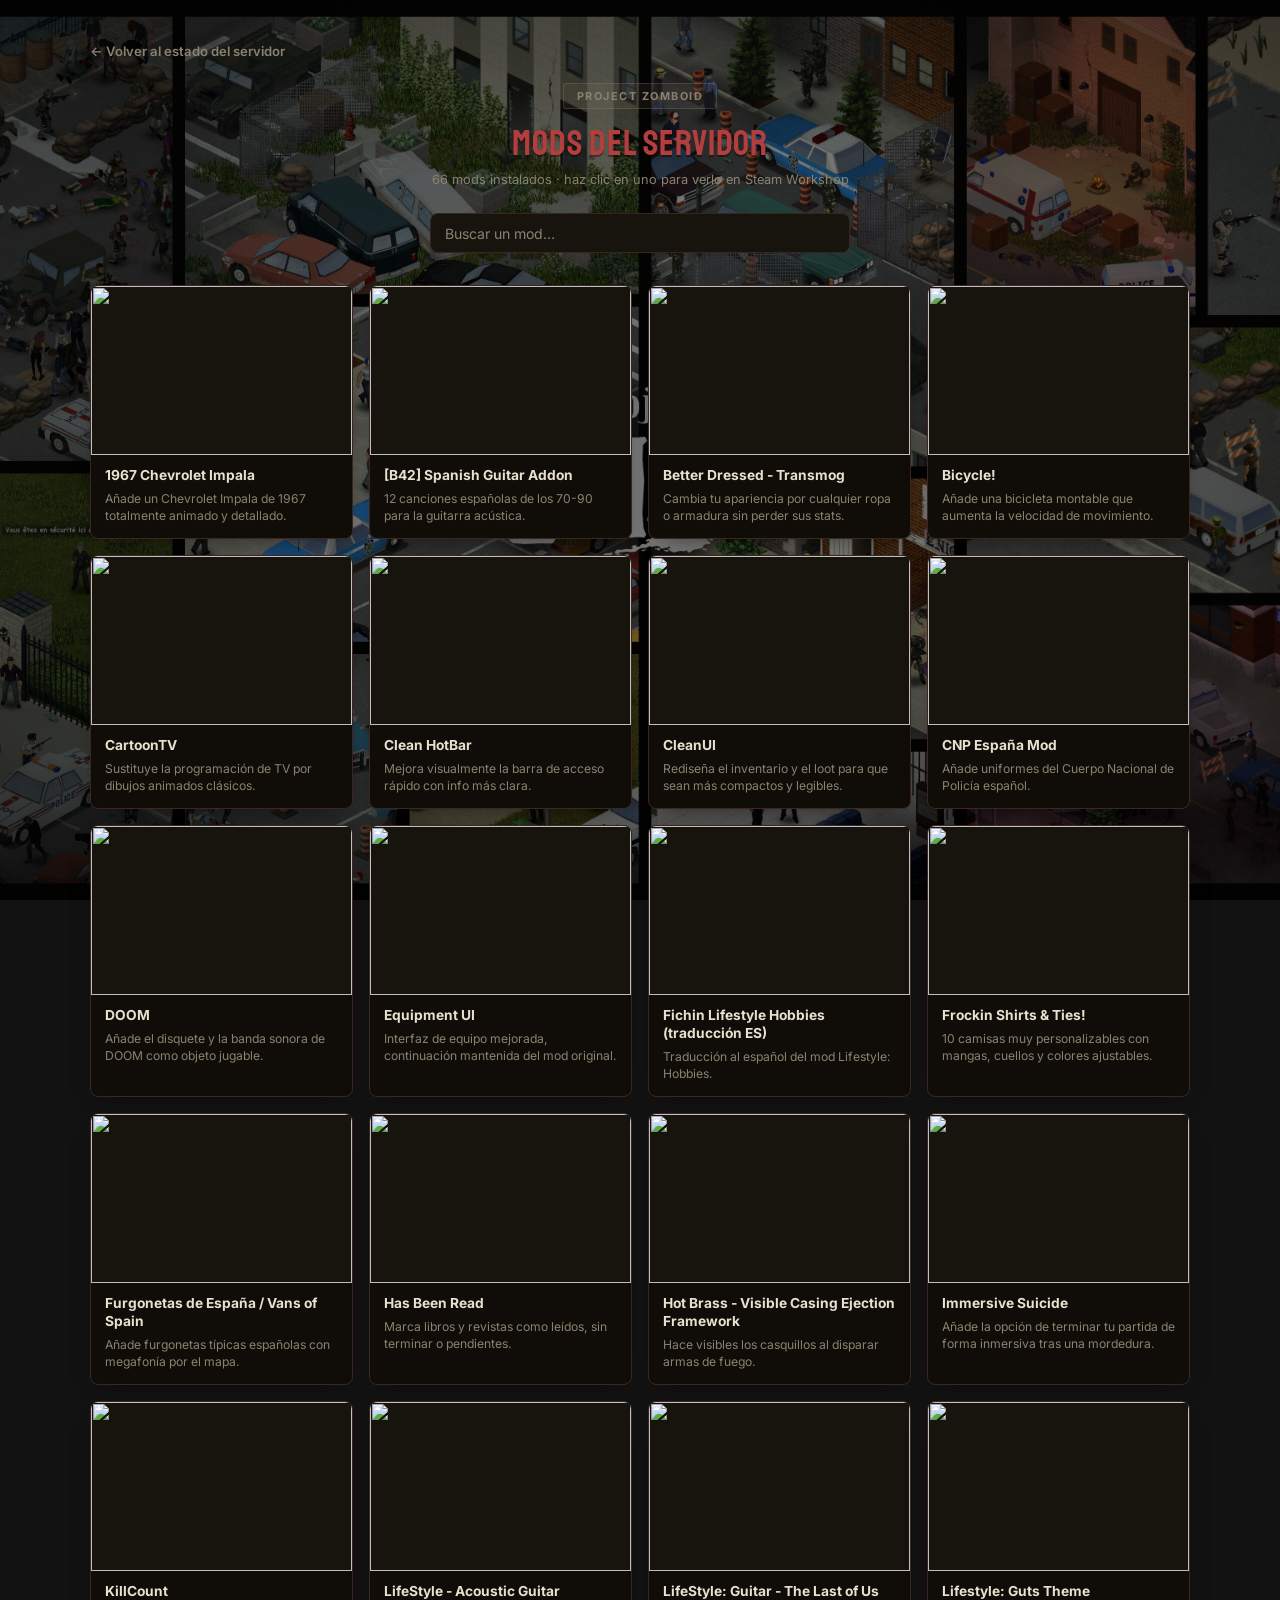
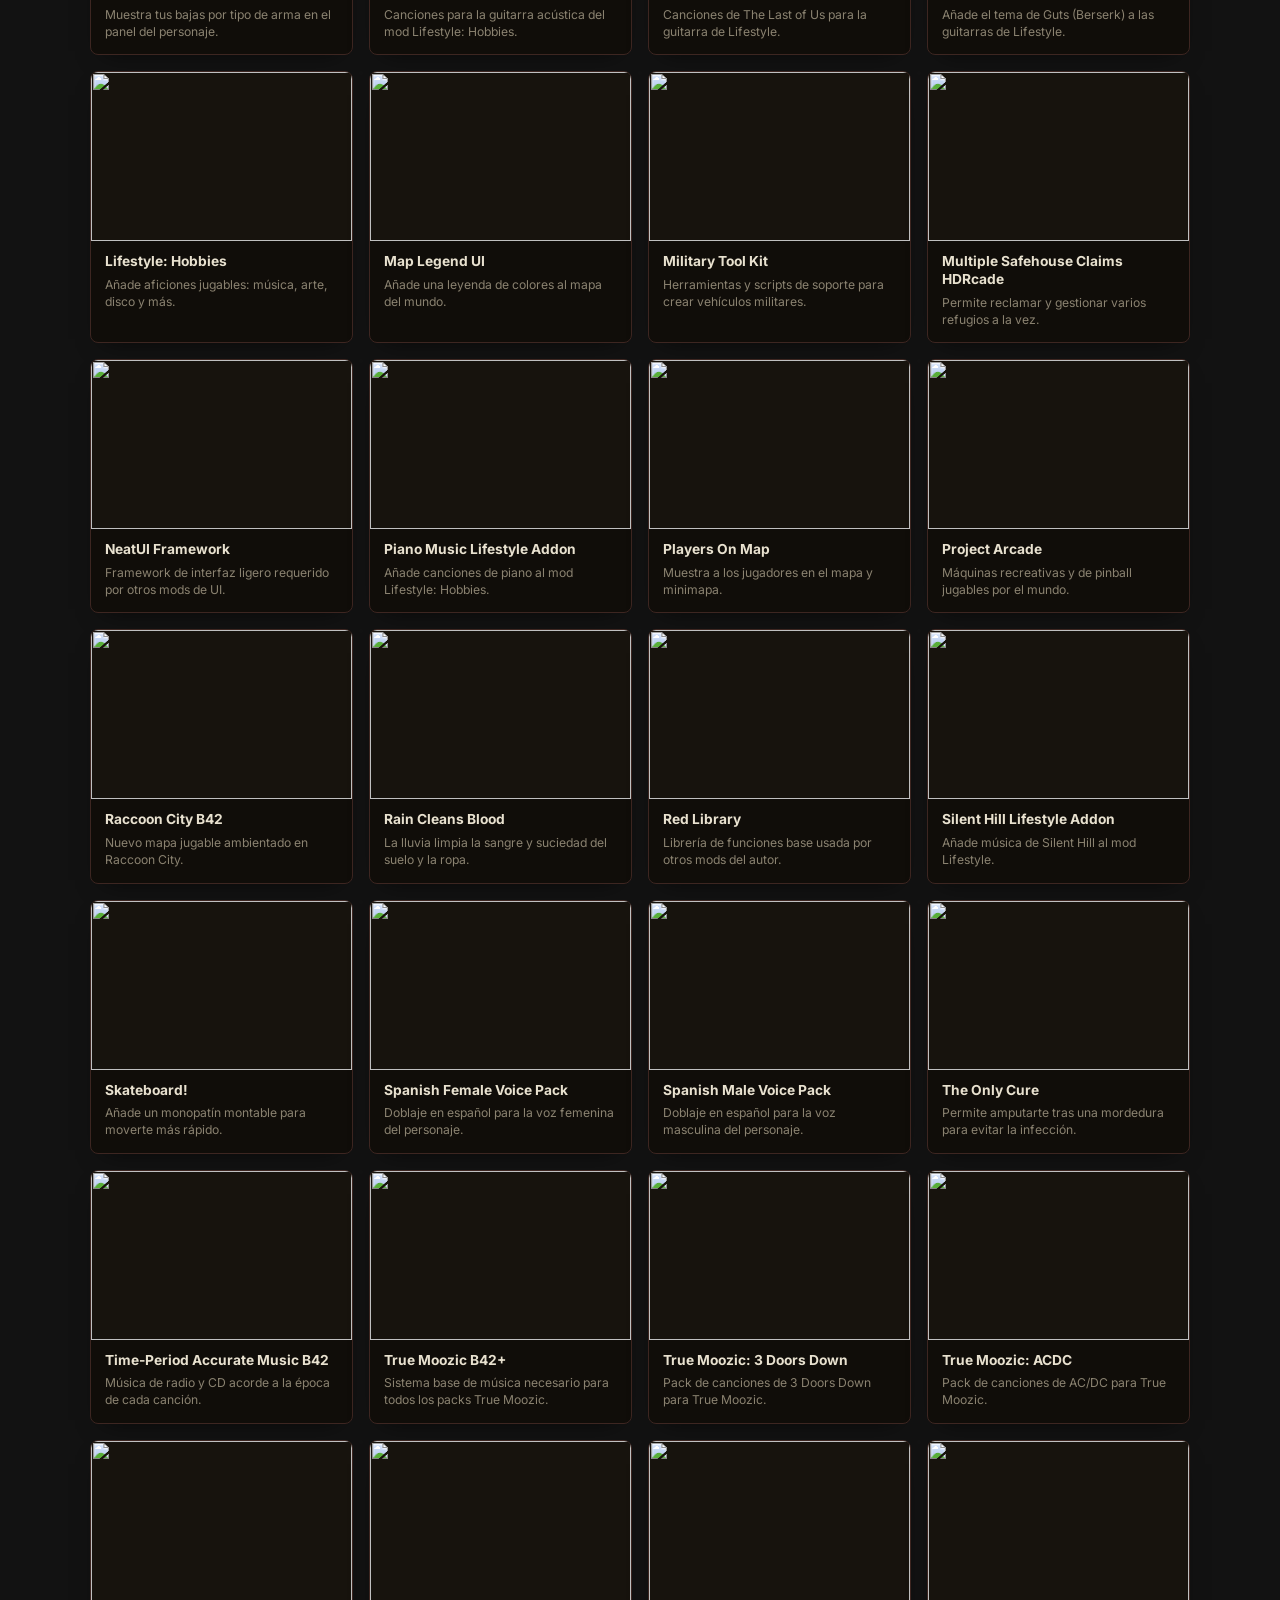
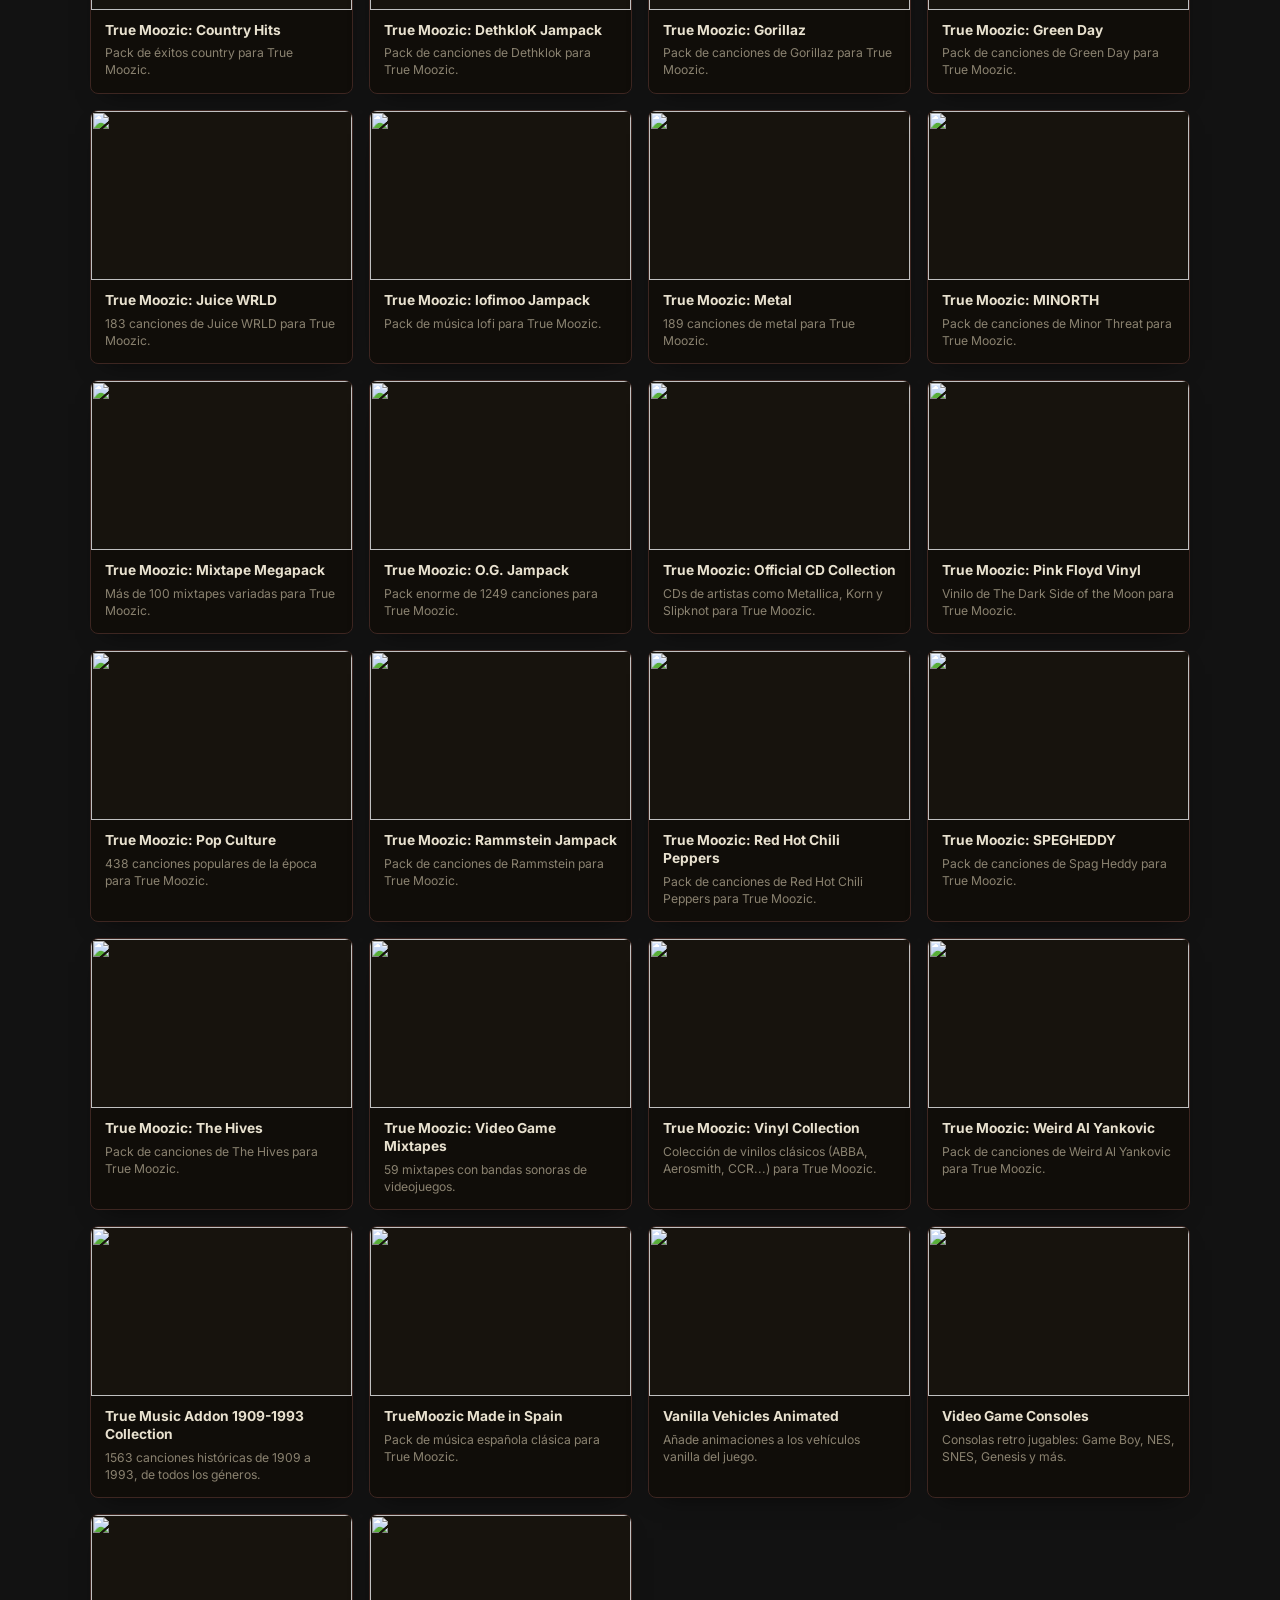
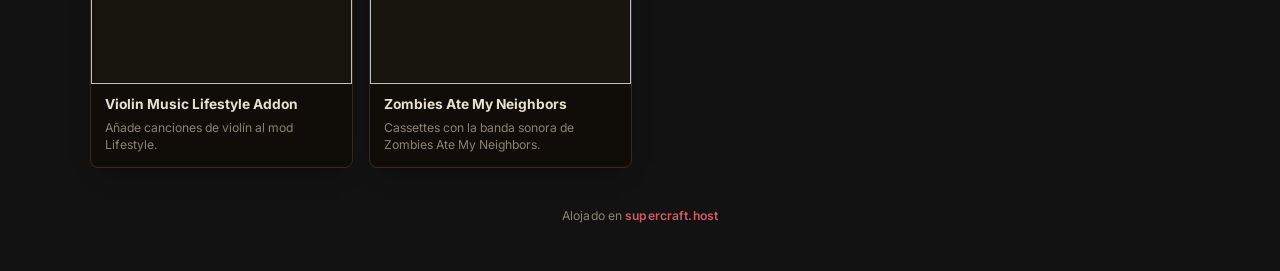
==== mods.html @ 2cca96c6 "Añadir página de overview de mods con imagen y descripción La lista de mods en la tarjeta principal " ====
<!doctype html>
<html lang="es">
<head>
<meta charset="utf-8">
<meta name="viewport" content="width=device-width, initial-scale=1">
<title>Mods - Server Poxillo</title>
<meta name="description" content="Lista completa de mods instalados en Server Poxillo, el servidor de Project Zomboid: imagen, nombre y descripción de cada uno.">
<meta name="robots" content="index, follow">
<link rel="canonical" href="https://pz-server-status.netlify.app/mods.html">

<meta property="og:title" content="Mods - Server Poxillo">
<meta property="og:description" content="Lista completa de mods instalados en Server Poxillo, el servidor de Project Zomboid.">
<meta property="og:type" content="website">
<meta property="og:url" content="https://pz-server-status.netlify.app/mods.html">
<meta property="og:image" content="https://pz-server-status.netlify.app/spiffo.png">
<meta property="og:locale" content="es_ES">
<meta property="og:site_name" content="Server Poxillo">

<link rel="icon" type="image/png" href="/spiffo.png">
<link rel="preconnect" href="https://fonts.googleapis.com">
<link rel="preconnect" href="https://fonts.gstatic.com" crossorigin>
<link href="https://fonts.googleapis.com/css2?family=Staatliches&family=Inter:wght@400;500;600;700&display=swap" rel="stylesheet">
<link rel="stylesheet" href="/styles.css">
<link rel="stylesheet" href="/mods.css">
</head>
<body class="mods-body">
  <div class="mods-page">
    <a class="back-link" href="/">← Volver al estado del servidor</a>

    <div class="mods-header">
      <span class="badge">Project Zomboid</span>
      <h1>Mods del servidor</h1>
      <p class="desc" id="modsCount">Cargando lista de mods…</p>
    </div>

    <input class="mods-search" type="search" id="modsSearch" placeholder="Buscar un mod…" aria-label="Buscar un mod">

    <div class="mods-grid" id="modsGrid"></div>
    <p class="mods-empty" id="modsEmpty" hidden>Ningún mod coincide con tu búsqueda.</p>

    <footer>Alojado en <a href="https://supercraft.host" target="_blank" rel="noopener">supercraft.host</a></footer>
  </div>

<script src="/data.js"></script>
<script src="/mods.js"></script>
</body>
</html>
---- styles.css ----
:root {
  color-scheme: dark;
  --bg-0: #050504;
  --bg-1: #0d0906;
  --panel: #100d09;
  --panel-border: #3d2621;
  --inner: #17130d;
  --inner-border: #3a241f;
  --rust: #6e2020;
  --rust-bright: #b23e3e;
  --accent: #d15b5b;
  --sickly: #5c7a3a;
  --sickly-bright: #8fb356;
  --red: #ec6b6b;
  --text: #e8e1cf;
  --muted: #8a8270;
  --tag-bg: #1e1a12;
  --tag-text: #c9c0a0;
  --discord: #5865f2;
  --shadow: 0 24px 60px -20px rgba(0, 0, 0, 0.9), 0 4px 12px rgba(0, 0, 0, 0.6);
}
* { box-sizing: border-box; }
a:focus-visible,
button:focus-visible,
summary:focus-visible {
  outline: 2px solid var(--accent);
  outline-offset: 2px;
  border-radius: 4px;
}
body {
  margin: 0;
  min-height: 100vh;
  display: flex;
  align-items: center;
  justify-content: center;
  padding: 2rem 1.25rem;
  font-family: "Inter", -apple-system, "Segoe UI", Roboto, Helvetica, Arial, sans-serif;
  color: var(--text);
  background:
    radial-gradient(ellipse 1100px 700px at 50% 45%, transparent 40%, rgba(0, 0, 0, 0.45) 80%),
    linear-gradient(rgba(5, 5, 4, 0.55), rgba(5, 5, 4, 0.55)),
    url("/bg.jpg");
  background-repeat: no-repeat, no-repeat, no-repeat;
  background-position: center, center, center;
  background-size: cover, cover, cover;
  background-attachment: fixed;
  position: relative;
  overflow-x: hidden;
}
body::before {
  content: "";
  position: fixed;
  inset: 0;
  pointer-events: none;
  background-image: radial-gradient(rgba(233, 230, 216, 0.035) 1px, transparent 1px);
  background-size: 3px 3px;
  mix-blend-mode: overlay;
}
.card {
  position: relative;
  width: min(440px, 100%);
  padding: 2.25rem 2rem 1.85rem;
  background: var(--panel);
  border: 1px solid var(--panel-border);
  border-radius: 6px;
  box-shadow: var(--shadow);
  text-align: center;
}
.card::before {
  content: "";
  position: absolute;
  inset: 0;
  border-radius: 6px;
  padding: 1px;
  background: linear-gradient(135deg, rgba(224, 112, 63, 0.35), transparent 40%, transparent 60%, rgba(156, 196, 95, 0.25));
  -webkit-mask: linear-gradient(#fff 0 0) content-box, linear-gradient(#fff 0 0);
  -webkit-mask-composite: xor;
  mask-composite: exclude;
  pointer-events: none;
}
.badge {
  display: inline-flex;
  align-items: center;
  font-size: 0.68rem;
  font-weight: 700;
  letter-spacing: 0.14em;
  text-transform: uppercase;
  color: var(--muted);
  background: rgba(148, 141, 120, 0.1);
  border: 1px solid rgba(148, 141, 120, 0.25);
  padding: 0.32rem 0.8rem;
  border-radius: 3px;
  margin-bottom: 1.1rem;
}
h1 {
  font-family: "Staatliches", "Inter", sans-serif;
  font-size: 2.4rem;
  line-height: 1;
  font-weight: 400;
  letter-spacing: 0.03em;
  text-transform: uppercase;
  margin: 0 0 0.4rem;
  color: var(--rust-bright);
  text-shadow: 0 2px 0 rgba(0, 0, 0, 0.4);
}
.subtitle {
  font-size: 0.88rem;
  color: var(--muted);
  margin: 0 0 0.6rem;
  letter-spacing: 0.01em;
}
.desc {
  font-size: 0.8rem;
  color: var(--muted);
  margin: 0 0 1.5rem;
  line-height: 1.5;
}

.status-panel {
  background: var(--inner);
  border: 1px solid var(--inner-border);
  border-radius: 8px;
  padding: 1.1rem 1.2rem 1.25rem;
  text-align: left;
  box-shadow: 0 10px 28px -10px rgba(0, 0, 0, 0.6);
}
.status-panel-header {
  display: flex;
  align-items: center;
  justify-content: space-between;
  gap: 0.75rem;
  margin-bottom: 0.9rem;
}
.server-name {
  font-size: 1.02rem;
  font-weight: 700;
  color: var(--text);
}
.pill {
  display: inline-flex;
  align-items: center;
  gap: 0.35rem;
  font-size: 0.72rem;
  font-weight: 700;
  letter-spacing: 0.04em;
  padding: 0.22rem 0.6rem;
  border-radius: 999px;
  white-space: nowrap;
}
.pill::before {
  content: "";
  width: 6px;
  height: 6px;
  border-radius: 50%;
}
.pill.online { color: var(--sickly-bright); background: rgba(156, 196, 95, 0.14); }
.pill.online::before { background: var(--sickly-bright); box-shadow: 0 0 6px 1px var(--sickly-bright); }
.pill.offline { color: var(--red); background: rgba(224, 90, 90, 0.14); }
.pill.offline::before { background: var(--red); }
.pill.checking { color: var(--muted); background: rgba(148, 141, 120, 0.12); }
.pill.checking::before { background: var(--muted); }

.info-row {
  display: grid;
  grid-template-columns: 1fr 1fr;
  gap: 0.75rem;
  margin-bottom: 0.9rem;
}
.info-label {
  font-size: 0.68rem;
  font-weight: 700;
  letter-spacing: 0.08em;
  text-transform: uppercase;
  color: var(--muted);
  margin-bottom: 0.2rem;
}
.info-value {
  font-size: 0.92rem;
  font-weight: 700;
  color: var(--text);
  word-break: break-word;
}
.info-value.mono {
  font-family: ui-monospace, "SFMono-Regular", Consolas, monospace;
  font-size: 0.82rem;
}
.address-row {
  display: flex;
  align-items: center;
  gap: 0.4rem;
  flex-wrap: wrap;
}
.copy-btn {
  font-family: inherit;
  font-size: 0.66rem;
  font-weight: 700;
  letter-spacing: 0.04em;
  text-transform: uppercase;
  color: var(--tag-text);
  background: var(--tag-bg);
  border: 1px solid var(--inner-border);
  border-radius: 4px;
  padding: 0.18rem 0.45rem;
  cursor: pointer;
  transition: filter 0.15s ease;
}
.copy-btn:hover { filter: brightness(1.2); }
.copy-btn.copied { color: var(--sickly-bright); border-color: rgba(156, 196, 95, 0.4); }

.player-list {
  list-style: none;
  margin: 0.6rem 0 0;
  padding: 0.7rem 0 0;
  border-top: 1px solid var(--inner-border);
  display: flex;
  flex-direction: column;
  gap: 0.35rem;
}
.player-list li {
  font-size: 0.85rem;
  color: var(--text);
  display: flex;
  align-items: center;
  gap: 0.45rem;
}
.player-list li::before {
  content: "";
  width: 6px;
  height: 6px;
  border-radius: 50%;
  background: var(--sickly-bright);
  flex: 0 0 auto;
}
.player-empty {
  font-size: 0.8rem;
  color: var(--muted);
  margin: 0.6rem 0 0;
  padding-top: 0.7rem;
  border-top: 1px solid var(--inner-border);
}

.tags {
  display: flex;
  flex-wrap: wrap;
  gap: 0.4rem;
  margin-top: 1rem;
}
.tag {
  font-size: 0.68rem;
  font-weight: 700;
  letter-spacing: 0.04em;
  text-transform: uppercase;
  color: var(--tag-text);
  background: var(--tag-bg);
  padding: 0.25rem 0.55rem;
  border-radius: 4px;
}

.details-grid {
  margin-top: 1rem;
  padding-top: 0.9rem;
  border-top: 1px solid var(--inner-border);
  display: grid;
  grid-template-columns: 1fr 1fr;
  gap: 0.7rem;
}
.details-grid .info-label { margin-bottom: 0.15rem; }
.details-grid .info-value { font-size: 0.85rem; font-weight: 600; }

.rules {
  margin-top: 1.25rem;
  text-align: left;
}
.rules summary {
  cursor: pointer;
  font-size: 0.78rem;
  font-weight: 700;
  letter-spacing: 0.05em;
  text-transform: uppercase;
  color: var(--muted);
  list-style: none;
  display: flex;
  align-items: center;
  gap: 0.4rem;
}
.rules summary::-webkit-details-marker { display: none; }
.rules summary::before {
  content: "▸";
  transition: transform 0.15s ease;
  color: var(--muted);
}
.rules[open] summary::before { transform: rotate(90deg); }
.rules summary:hover { color: var(--text); }
.rules-body {
  margin: 0.7rem 0 0;
  padding: 0.9rem 1rem;
  background: var(--inner);
  border: 1px solid var(--inner-border);
  border-radius: 8px;
  font-size: 0.82rem;
  color: var(--text);
  line-height: 1.55;
}
.rules-body ul { margin: 0; padding-left: 1.1rem; }
.rules-body li { margin-bottom: 0.35rem; }
.rules-body li:last-child { margin-bottom: 0; }
.rules-body ul.roster {
  list-style: none;
  padding-left: 0;
  display: flex;
  flex-wrap: wrap;
  gap: 0.35rem;
}
.rules-body ul.roster li {
  margin-bottom: 0;
  font-size: 0.76rem;
  font-weight: 600;
  background: var(--tag-bg);
  padding: 0.2rem 0.5rem;
  border-radius: 4px;
}
.rules-body code {
  background: var(--tag-bg);
  padding: 0.08rem 0.35rem;
  border-radius: 3px;
  font-family: ui-monospace, "SFMono-Regular", Consolas, monospace;
}
.config-group + .config-group {
  margin-top: 1rem;
  padding-top: 0.9rem;
  border-top: 1px solid var(--inner-border);
}
.config-group h4 {
  margin: 0 0 0.5rem;
  font-size: 0.7rem;
  font-weight: 700;
  letter-spacing: 0.06em;
  text-transform: uppercase;
  color: var(--accent);
}
.config-list {
  list-style: none;
  padding-left: 0;
  margin: 0;
}
.config-list li {
  display: flex;
  align-items: baseline;
  justify-content: space-between;
  gap: 0.6rem;
  padding: 0.3rem 0;
  font-size: 0.78rem;
}
.config-list li span { color: var(--muted); }
.config-list li strong {
  color: var(--text);
  font-weight: 600;
  text-align: right;
}
.config-list li strong.mono {
  font-family: ui-monospace, "SFMono-Regular", Consolas, monospace;
  font-size: 0.72rem;
}
.mods-cta-text {
  margin: 0 0 0.75rem;
}
.mods-cta-btn {
  display: inline-flex;
  width: auto;
}

.actions {
  margin-top: 1.5rem;
  display: flex;
  gap: 0.6rem;
}
.btn {
  flex: 1;
  display: flex;
  align-items: center;
  justify-content: center;
  gap: 0.4rem;
  padding: 0.65rem 0.8rem;
  border-radius: 8px;
  font-size: 0.85rem;
  font-weight: 700;
  text-decoration: none;
  font-family: inherit;
  border: none;
  cursor: pointer;
  transition: filter 0.15s ease, transform 0.1s ease;
}
.btn:hover { filter: brightness(1.1); }
.btn:active { transform: scale(0.98); }
.btn.discord { background: var(--discord); color: #fff; }
.btn.secondary {
  background: var(--tag-bg);
  color: var(--text);
  border: 1px solid var(--inner-border);
}
.btn.secondary.active {
  color: var(--sickly-bright);
  border-color: rgba(156, 196, 95, 0.4);
}
.join-btn {
  display: flex;
  align-items: center;
  justify-content: center;
  gap: 0.4rem;
  width: 100%;
  margin-top: 1.5rem;
  padding: 0.75rem 0.8rem;
  border-radius: 8px;
  font-size: 0.9rem;
  font-weight: 700;
  text-decoration: none;
  background: linear-gradient(135deg, var(--rust), var(--rust-bright));
  color: #fff;
  box-shadow: 0 8px 20px -8px rgba(224, 112, 63, 0.5);
  transition: filter 0.15s ease, transform 0.1s ease;
}
.join-btn:hover { filter: brightness(1.08); }
.join-btn:active { transform: scale(0.98); }

footer {
  margin-top: 1.25rem;
  font-size: 0.76rem;
  color: var(--muted);
  letter-spacing: 0.01em;
}
footer a {
  color: var(--accent);
  text-decoration: none;
  font-weight: 600;
}
footer a:hover { text-decoration: underline; }
---- mods.css ----
.mods-body {
  display: block;
  align-items: initial;
  justify-content: initial;
  padding: 2.5rem 1.25rem 3rem;
}

.mods-page {
  position: relative;
  width: min(1100px, 100%);
  margin: 0 auto;
  text-align: left;
}

.back-link {
  display: inline-flex;
  align-items: center;
  gap: 0.3rem;
  font-size: 0.82rem;
  font-weight: 600;
  color: var(--muted);
  text-decoration: none;
  margin-bottom: 1.5rem;
  transition: color 0.15s ease;
}
.back-link:hover { color: var(--accent); }

.mods-header {
  text-align: center;
  margin-bottom: 1.5rem;
}
.mods-header .badge { margin-bottom: 1.1rem; }
.mods-header h1 {
  font-family: "Staatliches", "Inter", sans-serif;
  font-size: 2.2rem;
  line-height: 1;
  font-weight: 400;
  letter-spacing: 0.03em;
  text-transform: uppercase;
  margin: 0 0 0.5rem;
  color: var(--rust-bright);
  text-shadow: 0 2px 0 rgba(0, 0, 0, 0.4);
}
.mods-header .desc { margin: 0; }

.mods-search {
  display: block;
  width: 100%;
  max-width: 420px;
  margin: 0 auto 2rem;
  padding: 0.65rem 0.9rem;
  font-family: inherit;
  font-size: 0.88rem;
  color: var(--text);
  background: var(--inner);
  border: 1px solid var(--inner-border);
  border-radius: 8px;
  outline: none;
  transition: border-color 0.15s ease;
}
.mods-search::placeholder { color: var(--muted); }
.mods-search:focus { border-color: var(--accent); }

.mods-grid {
  display: grid;
  grid-template-columns: repeat(auto-fill, minmax(230px, 1fr));
  gap: 1rem;
}

.mod-card {
  display: flex;
  flex-direction: column;
  background: var(--panel);
  border: 1px solid var(--panel-border);
  border-radius: 8px;
  overflow: hidden;
  text-decoration: none;
  color: inherit;
  box-shadow: 0 10px 24px -14px rgba(0, 0, 0, 0.7);
  transition: transform 0.15s ease, border-color 0.15s ease;
}
.mod-card:hover {
  transform: translateY(-2px);
  border-color: var(--accent);
}

.mod-card-img {
  width: 100%;
  aspect-ratio: 16 / 9;
  object-fit: cover;
  background: var(--inner);
  display: block;
}
.mod-card-img-empty {
  display: flex;
  align-items: center;
  justify-content: center;
  font-size: 0.72rem;
  color: var(--muted);
}

.mod-card-body {
  padding: 0.75rem 0.85rem 0.9rem;
  display: flex;
  flex-direction: column;
  gap: 0.3rem;
  flex: 1;
}

.mod-card-name {
  margin: 0;
  font-size: 0.86rem;
  font-weight: 700;
  line-height: 1.3;
  color: var(--text);
}
.mod-card:hover .mod-card-name { color: var(--accent); }

.mod-card-desc {
  margin: 0;
  font-size: 0.76rem;
  line-height: 1.4;
  color: var(--muted);
  display: -webkit-box;
  -webkit-line-clamp: 2;
  -webkit-box-orient: vertical;
  overflow: hidden;
}

.mods-empty {
  text-align: center;
  color: var(--muted);
  font-size: 0.85rem;
  margin-top: 2rem;
}

.mods-page footer {
  text-align: center;
  margin-top: 2.5rem;
}

@media (max-width: 480px) {
  .mods-grid { grid-template-columns: repeat(auto-fill, minmax(150px, 1fr)); }
}
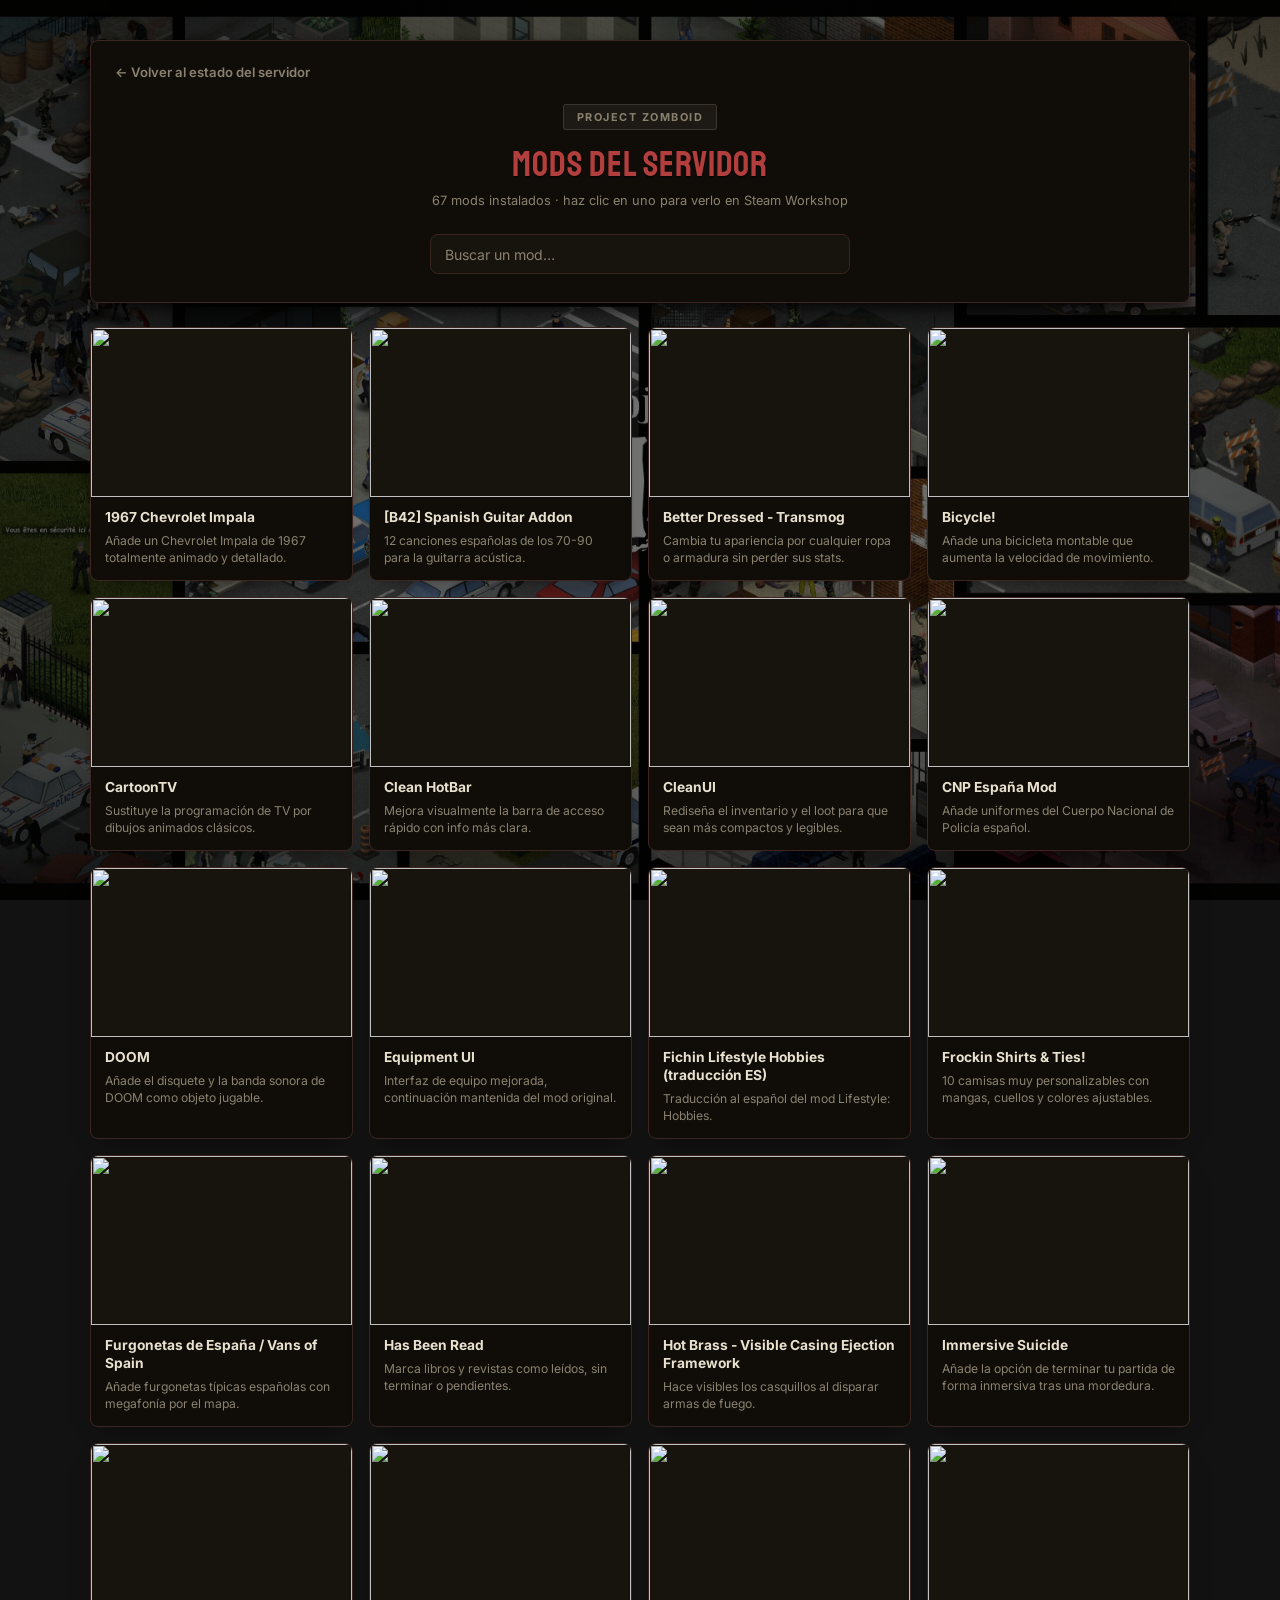
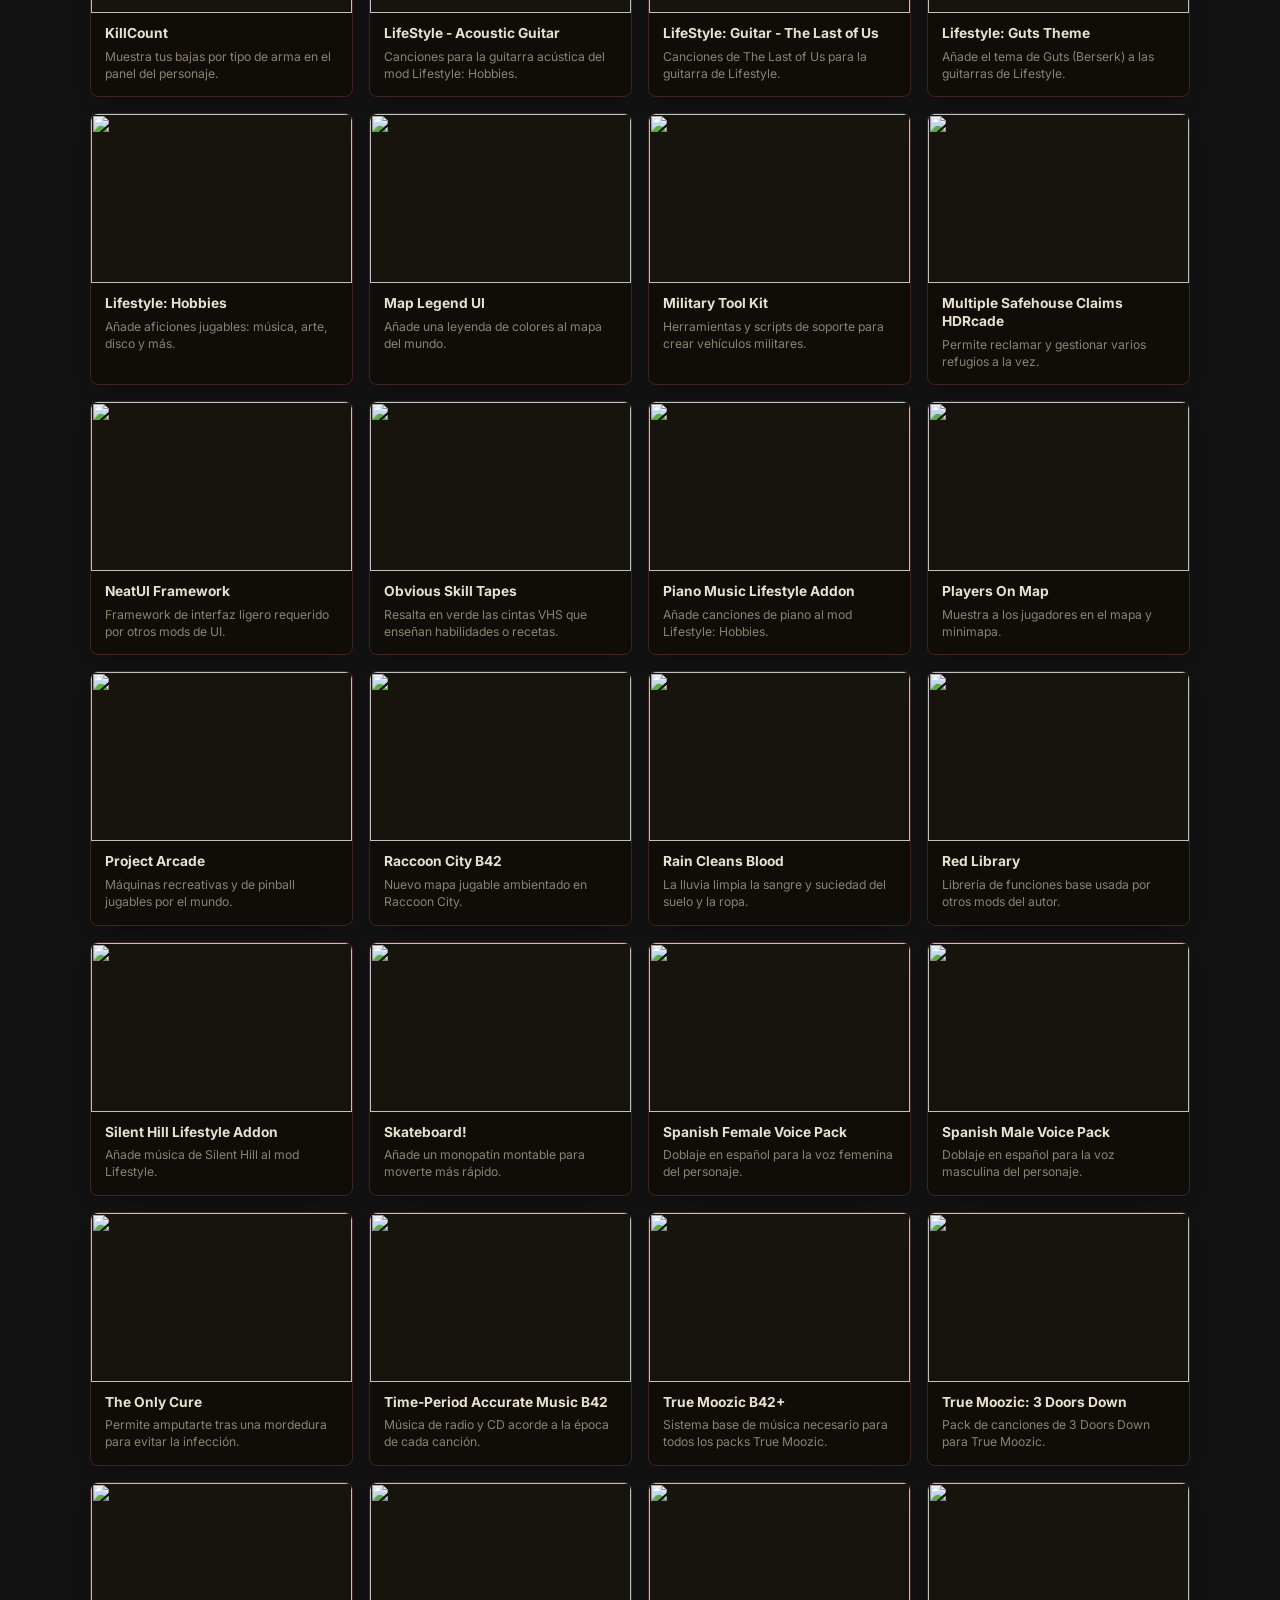
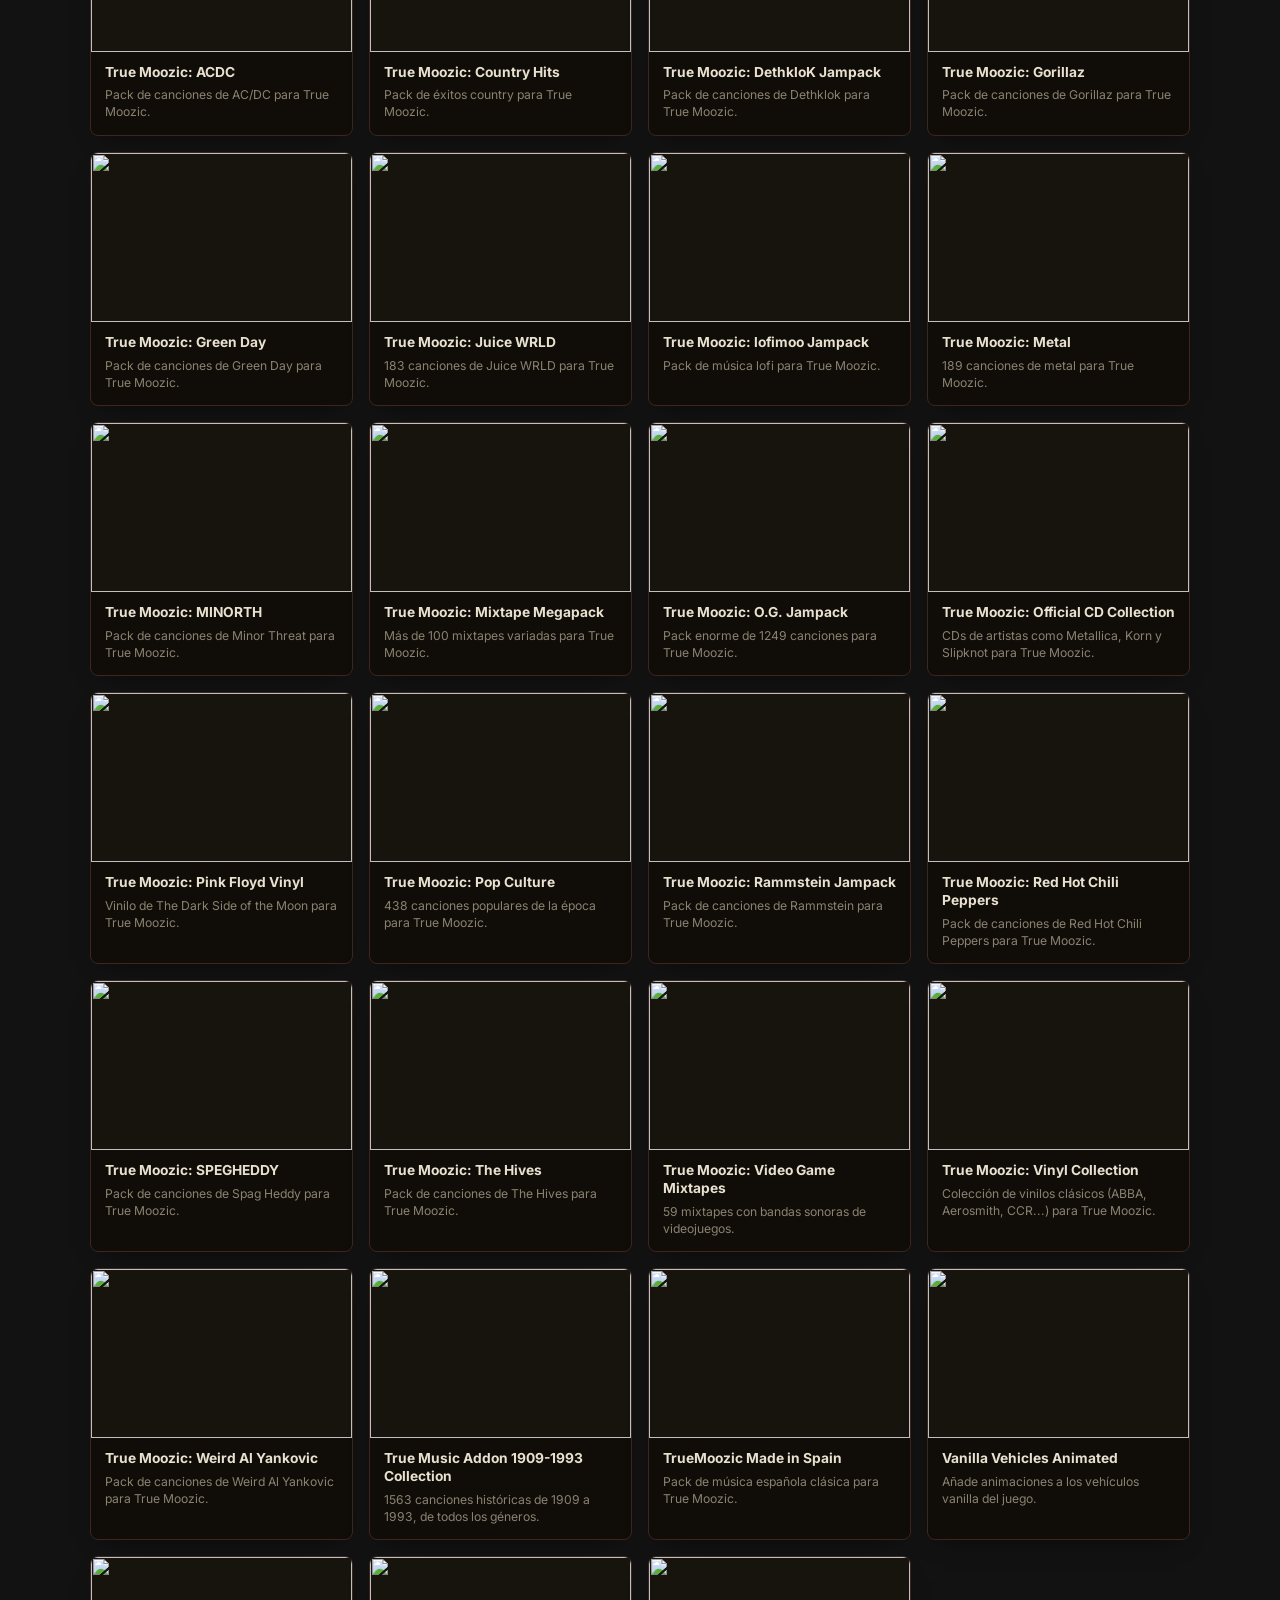
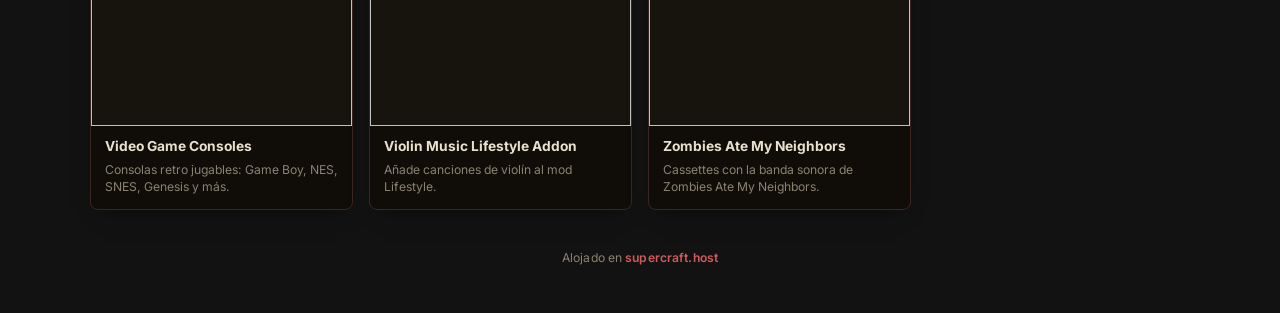
==== commit 434c29bd: "Corregir contraste en /mods: cabecera y buscador sobre panel sólido El fondo del hero (badge, título" ====
--- a/mods.html
+++ b/mods.html
@@ -25,15 +25,17 @@
 </head>
 <body class="mods-body">
   <div class="mods-page">
-    <a class="back-link" href="/">← Volver al estado del servidor</a>
+    <div class="mods-hero">
+      <a class="back-link" href="/">← Volver al estado del servidor</a>
 
-    <div class="mods-header">
-      <span class="badge">Project Zomboid</span>
-      <h1>Mods del servidor</h1>
-      <p class="desc" id="modsCount">Cargando lista de mods…</p>
+      <div class="mods-header">
+        <span class="badge">Project Zomboid</span>
+        <h1>Mods del servidor</h1>
+        <p class="desc" id="modsCount">Cargando lista de mods…</p>
+      </div>
+
+      <input class="mods-search" type="search" id="modsSearch" placeholder="Buscar un mod…" aria-label="Buscar un mod">
     </div>
-
-    <input class="mods-search" type="search" id="modsSearch" placeholder="Buscar un mod…" aria-label="Buscar un mod">
 
     <div class="mods-grid" id="modsGrid"></div>
     <p class="mods-empty" id="modsEmpty" hidden>Ningún mod coincide con tu búsqueda.</p>
--- a/styles.css
+++ b/styles.css
@@ -361,13 +361,35 @@
   font-family: ui-monospace, "SFMono-Regular", Consolas, monospace;
   font-size: 0.72rem;
 }
-.mods-cta-text {
-  margin: 0 0 0.75rem;
-}
-.mods-cta-btn {
-  display: inline-flex;
-  width: auto;
-}
+.mods-link {
+  display: flex;
+  align-items: center;
+  justify-content: space-between;
+  gap: 0.4rem;
+  padding: 0.5rem 0.6rem;
+  margin-left: -0.6rem;
+  margin-right: -0.6rem;
+  width: calc(100% + 1.2rem);
+  border-radius: 6px;
+  text-decoration: none;
+  transition: background 0.15s ease;
+}
+.mods-link:hover { background: rgba(224, 112, 63, 0.08); }
+.mods-link #modsSummary {
+  font-size: 0.78rem;
+  font-weight: 700;
+  letter-spacing: 0.05em;
+  text-transform: uppercase;
+  color: var(--muted);
+  transition: color 0.15s ease;
+}
+.mods-link:hover #modsSummary { color: var(--text); }
+.mods-link-arrow {
+  color: var(--accent);
+  font-weight: 700;
+  transition: transform 0.15s ease;
+}
+.mods-link:hover .mods-link-arrow { transform: translateX(3px); }
 
 .actions {
   margin-top: 1.5rem;
--- a/mods.css
+++ b/mods.css
@@ -10,6 +10,15 @@
   width: min(1100px, 100%);
   margin: 0 auto;
   text-align: left;
+}
+
+.mods-hero {
+  background: var(--panel);
+  border: 1px solid var(--panel-border);
+  border-radius: 8px;
+  padding: 1.25rem 1.5rem 1.75rem;
+  box-shadow: var(--shadow);
+  margin-bottom: 1.5rem;
 }
 
 .back-link {
@@ -47,7 +56,7 @@
   display: block;
   width: 100%;
   max-width: 420px;
-  margin: 0 auto 2rem;
+  margin: 0 auto;
   padding: 0.65rem 0.9rem;
   font-family: inherit;
   font-size: 0.88rem;
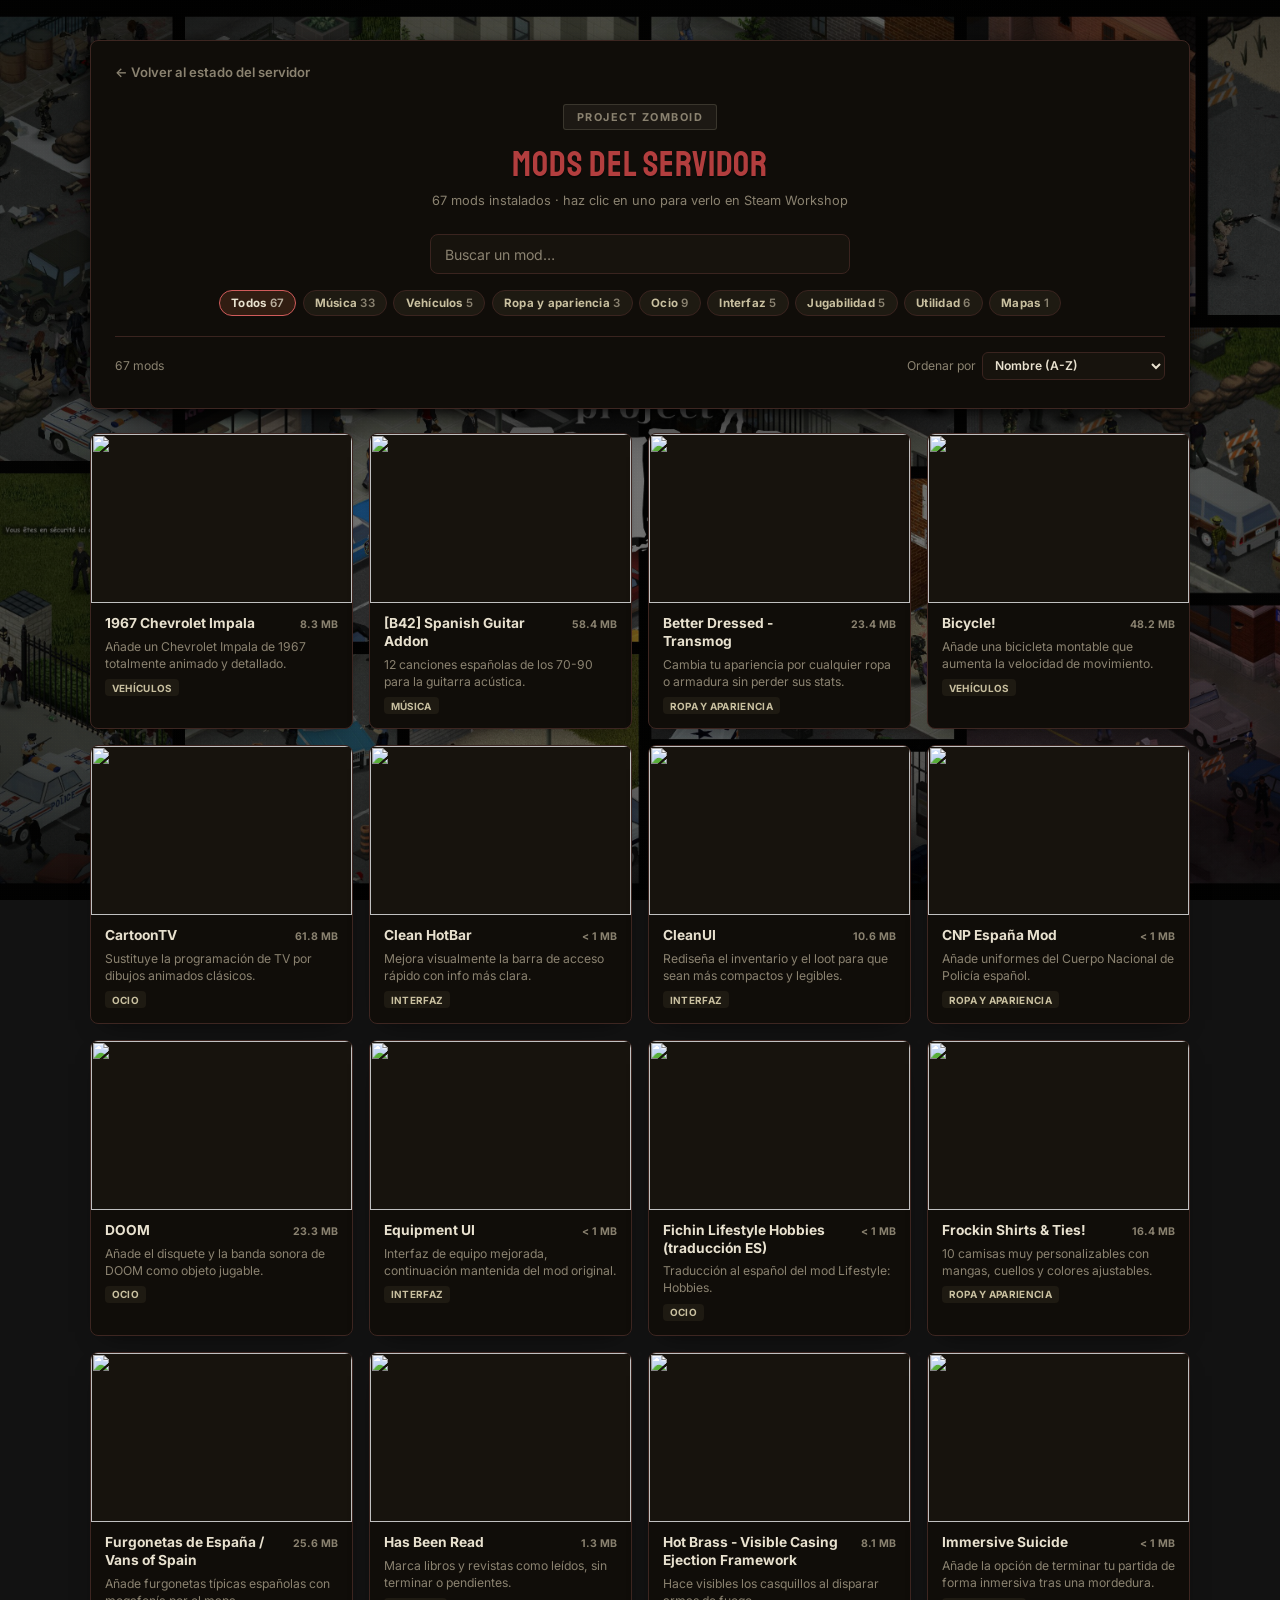
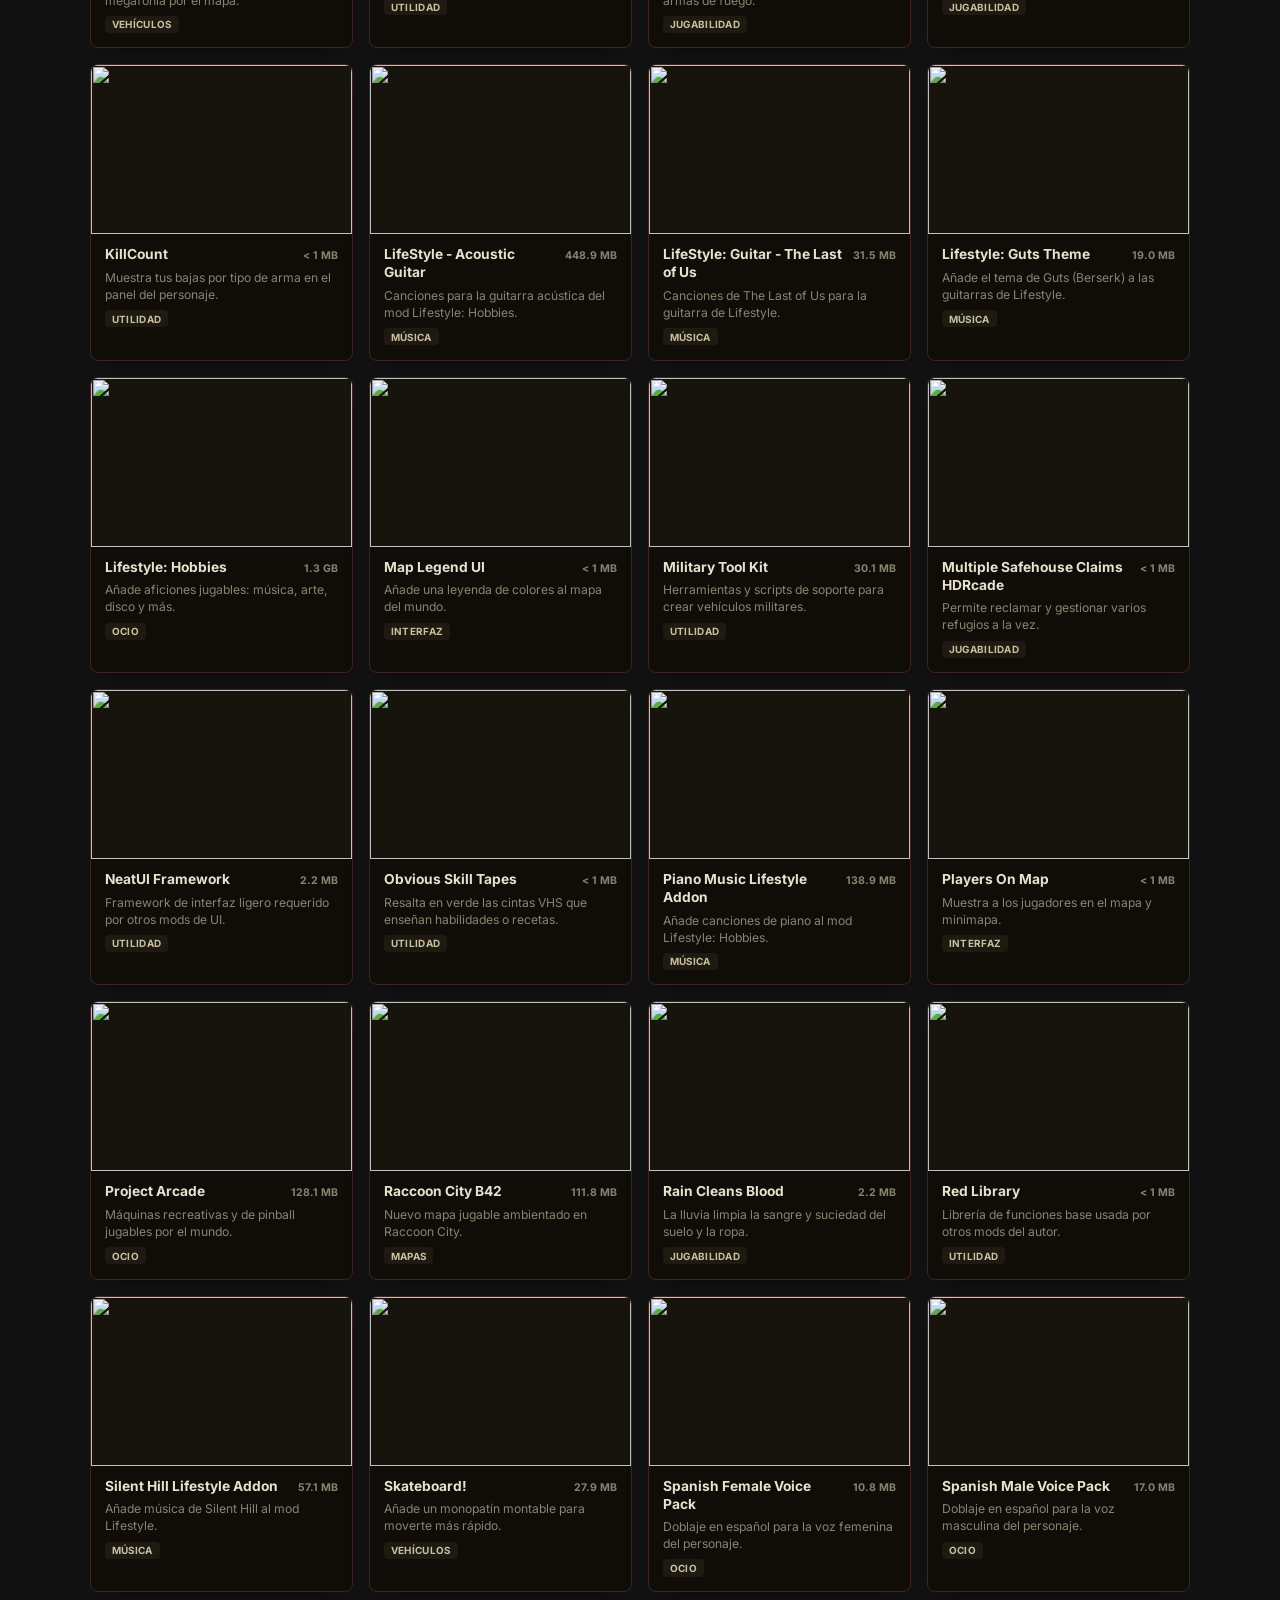
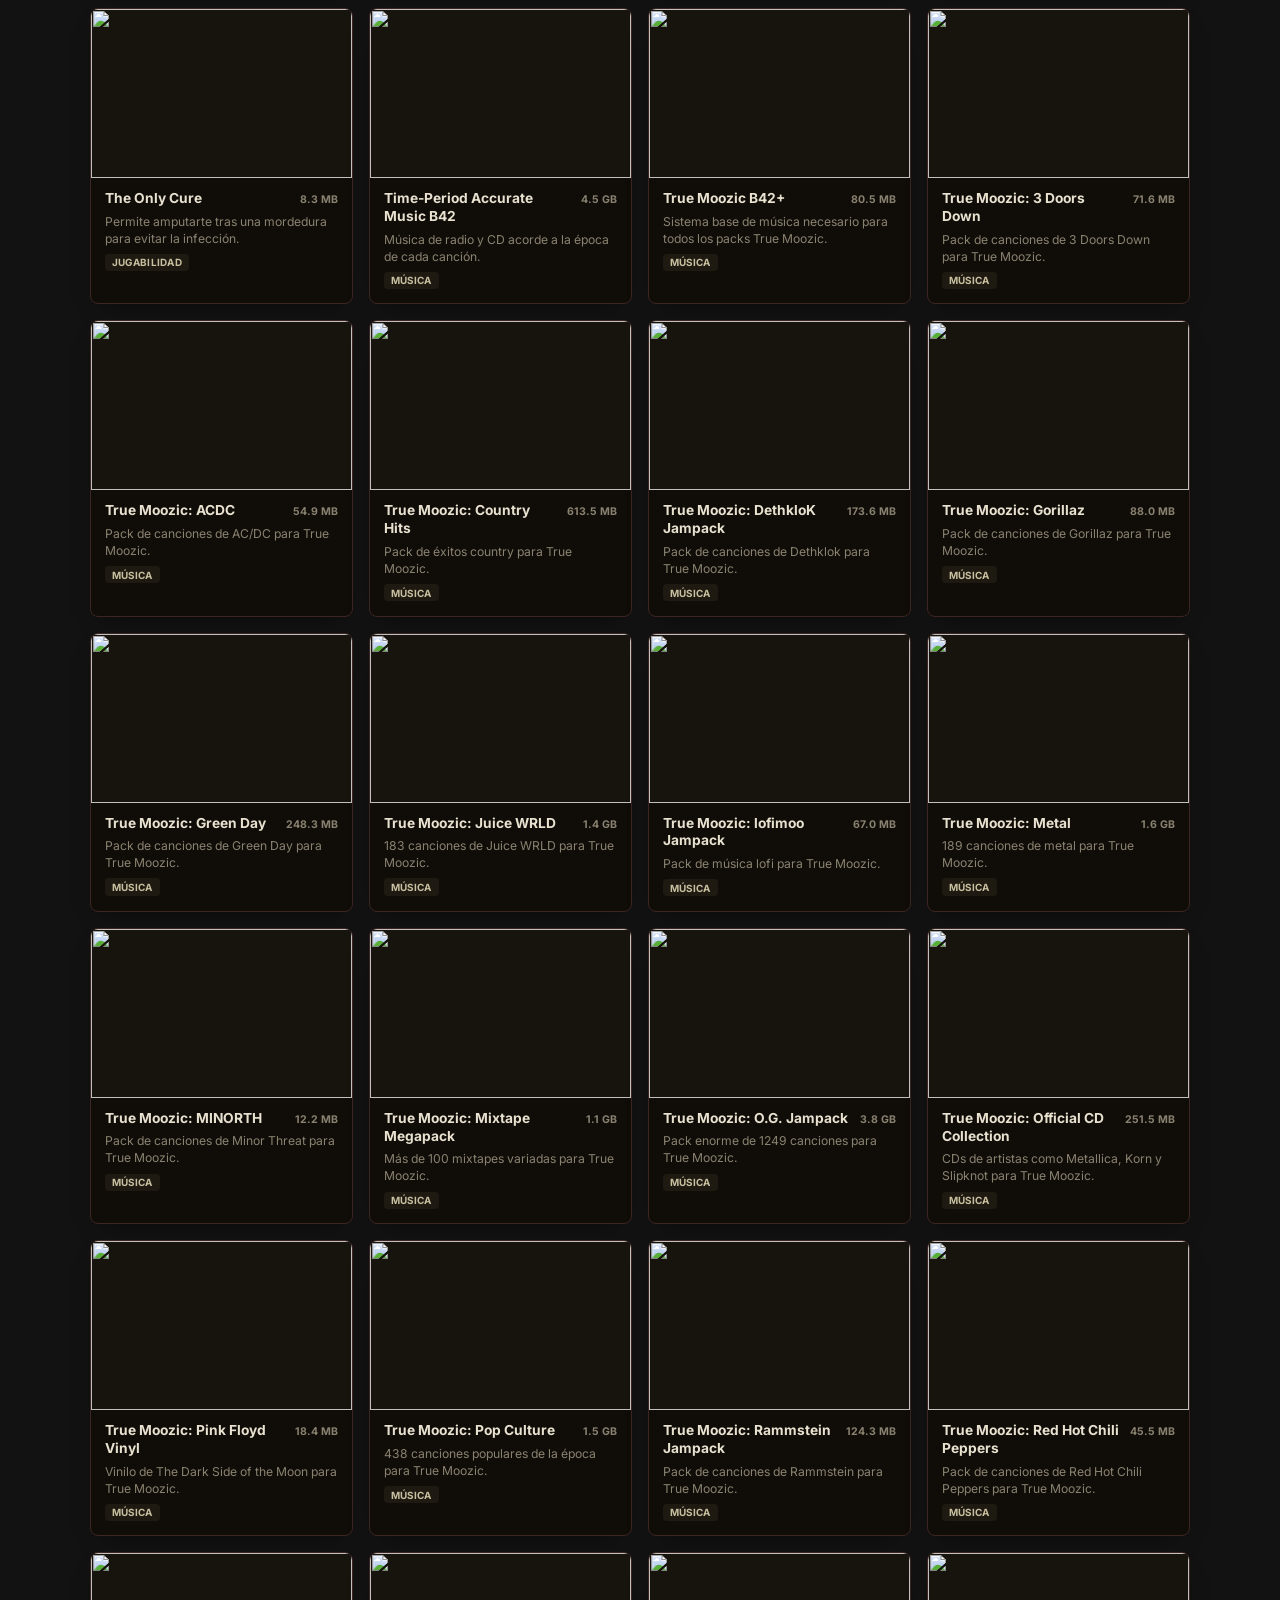
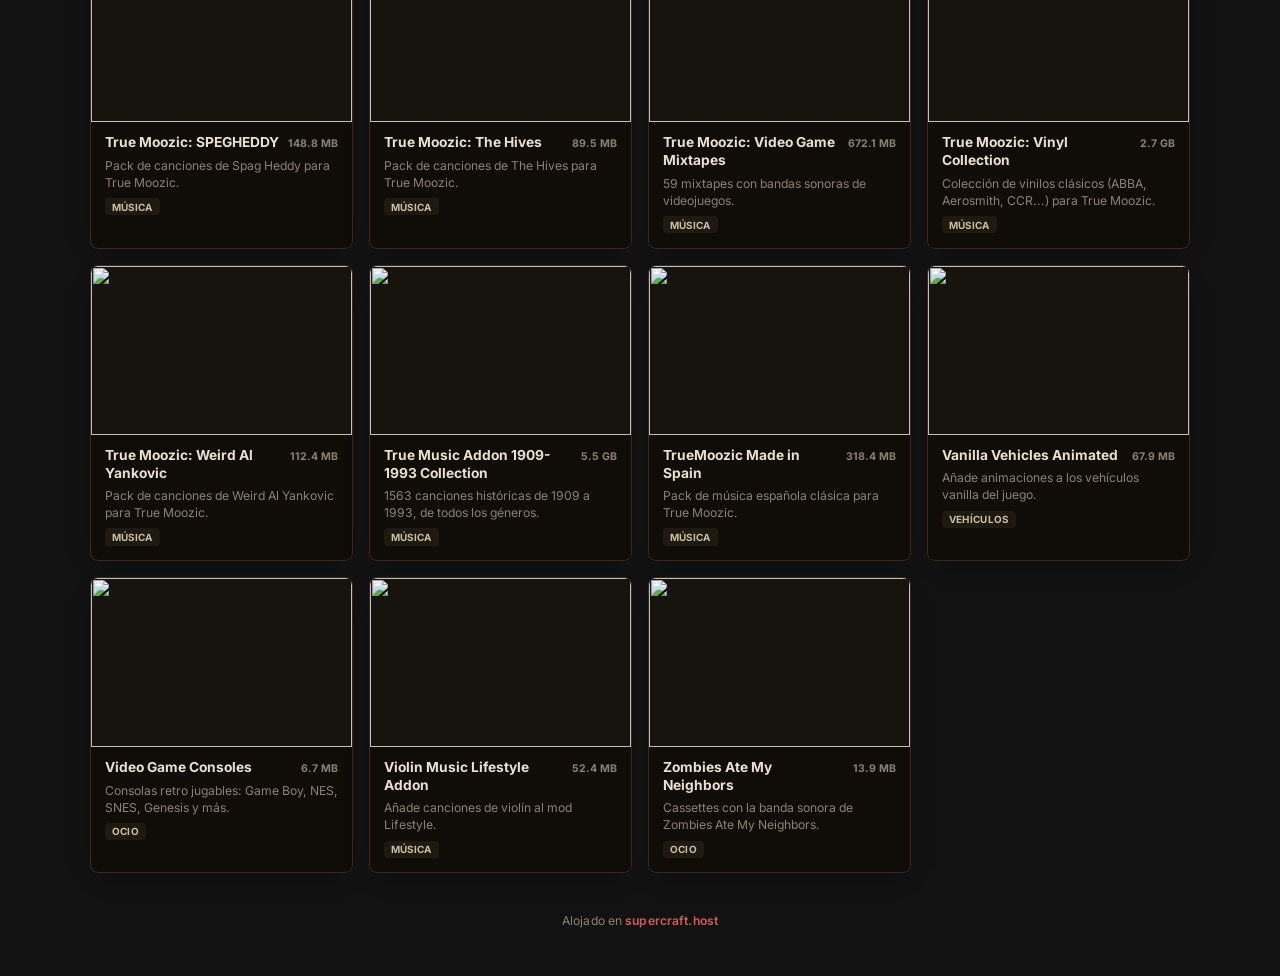
==== commit 95eb51fa: "Añadir filtros por categoría y ordenación a /mods Cada mod ahora lleva sizeMB y category en data.js " ====
--- a/mods.html
+++ b/mods.html
@@ -35,6 +35,20 @@
       </div>
 
       <input class="mods-search" type="search" id="modsSearch" placeholder="Buscar un mod…" aria-label="Buscar un mod">
+
+      <div class="mods-filters" id="modsFilters" role="group" aria-label="Filtrar por categoría"></div>
+
+      <div class="mods-toolbar">
+        <span class="mods-result-count" id="modsResultCount"></span>
+        <label class="mods-sort-label">
+          Ordenar por
+          <select class="mods-sort" id="modsSort">
+            <option value="name">Nombre (A-Z)</option>
+            <option value="size-desc">Tamaño (mayor primero)</option>
+            <option value="size-asc">Tamaño (menor primero)</option>
+          </select>
+        </label>
+      </div>
     </div>
 
     <div class="mods-grid" id="modsGrid"></div>
--- a/styles.css
+++ b/styles.css
@@ -267,6 +267,42 @@
 .details-grid .info-label { margin-bottom: 0.15rem; }
 .details-grid .info-value { font-size: 0.85rem; font-weight: 600; }
 
+.disk-status {
+  margin-top: 1rem;
+  padding-top: 0.9rem;
+  border-top: 1px solid var(--inner-border);
+}
+.disk-status-header {
+  display: flex;
+  align-items: baseline;
+  justify-content: space-between;
+  margin-bottom: 0.4rem;
+}
+.disk-status-value {
+  font-size: 0.85rem;
+  font-weight: 600;
+  color: var(--text);
+}
+.disk-bar {
+  height: 8px;
+  border-radius: 999px;
+  background: var(--tag-bg);
+  overflow: hidden;
+}
+.disk-bar-fill {
+  height: 100%;
+  border-radius: 999px;
+  background: var(--sickly-bright);
+  transition: width 0.4s ease;
+}
+.disk-bar-fill.warn { background: var(--accent); }
+.disk-bar-fill.critical { background: var(--red); }
+.disk-status-note {
+  margin: 0.4rem 0 0;
+  font-size: 0.72rem;
+  color: var(--muted);
+}
+
 .rules {
   margin-top: 1.25rem;
   text-align: left;
--- a/mods.css
+++ b/mods.css
@@ -70,6 +70,72 @@
 .mods-search::placeholder { color: var(--muted); }
 .mods-search:focus { border-color: var(--accent); }
 
+.mods-filters {
+  display: flex;
+  flex-wrap: wrap;
+  justify-content: center;
+  gap: 0.4rem;
+  margin-top: 1rem;
+}
+.mods-filter-chip {
+  font-family: inherit;
+  font-size: 0.72rem;
+  font-weight: 700;
+  letter-spacing: 0.02em;
+  color: var(--tag-text);
+  background: var(--tag-bg);
+  border: 1px solid var(--inner-border);
+  border-radius: 999px;
+  padding: 0.32rem 0.7rem;
+  cursor: pointer;
+  transition: background 0.15s ease, border-color 0.15s ease, color 0.15s ease;
+}
+.mods-filter-chip:hover { border-color: var(--accent); }
+.mods-filter-chip.active {
+  background: rgba(224, 112, 63, 0.16);
+  border-color: var(--accent);
+  color: var(--text);
+}
+.mods-filter-count {
+  color: var(--muted);
+  font-weight: 600;
+}
+.mods-filter-chip.active .mods-filter-count { color: inherit; opacity: 0.75; }
+
+.mods-toolbar {
+  display: flex;
+  align-items: center;
+  justify-content: space-between;
+  gap: 0.75rem;
+  margin-top: 1.25rem;
+  padding-top: 0.9rem;
+  border-top: 1px solid var(--inner-border);
+}
+.mods-result-count {
+  font-size: 0.76rem;
+  color: var(--muted);
+}
+.mods-sort-label {
+  display: flex;
+  align-items: center;
+  gap: 0.4rem;
+  font-size: 0.76rem;
+  color: var(--muted);
+}
+.mods-sort {
+  font-family: inherit;
+  font-size: 0.76rem;
+  font-weight: 600;
+  color: var(--text);
+  background: var(--inner);
+  border: 1px solid var(--inner-border);
+  border-radius: 6px;
+  padding: 0.3rem 0.5rem;
+  outline: none;
+  cursor: pointer;
+}
+.mods-sort:focus { border-color: var(--accent); }
+
 .mods-grid {
   display: grid;
   grid-template-columns: repeat(auto-fill, minmax(230px, 1fr));
@@ -116,6 +182,13 @@
   flex: 1;
 }
 
+.mod-card-top {
+  display: flex;
+  align-items: baseline;
+  justify-content: space-between;
+  gap: 0.5rem;
+}
+
 .mod-card-name {
   margin: 0;
   font-size: 0.86rem;
@@ -124,6 +197,14 @@
   color: var(--text);
 }
 .mod-card:hover .mod-card-name { color: var(--accent); }
+
+.mod-card-size {
+  flex: 0 0 auto;
+  font-size: 0.66rem;
+  font-weight: 700;
+  color: var(--muted);
+  white-space: nowrap;
+}
 
 .mod-card-desc {
   margin: 0;
@@ -136,6 +217,19 @@
   overflow: hidden;
 }
 
+.mod-card-tag {
+  align-self: flex-start;
+  margin-top: 0.15rem;
+  font-size: 0.62rem;
+  font-weight: 700;
+  letter-spacing: 0.03em;
+  text-transform: uppercase;
+  color: var(--tag-text);
+  background: var(--tag-bg);
+  padding: 0.16rem 0.45rem;
+  border-radius: 4px;
+}
+
 .mods-empty {
   text-align: center;
   color: var(--muted);
